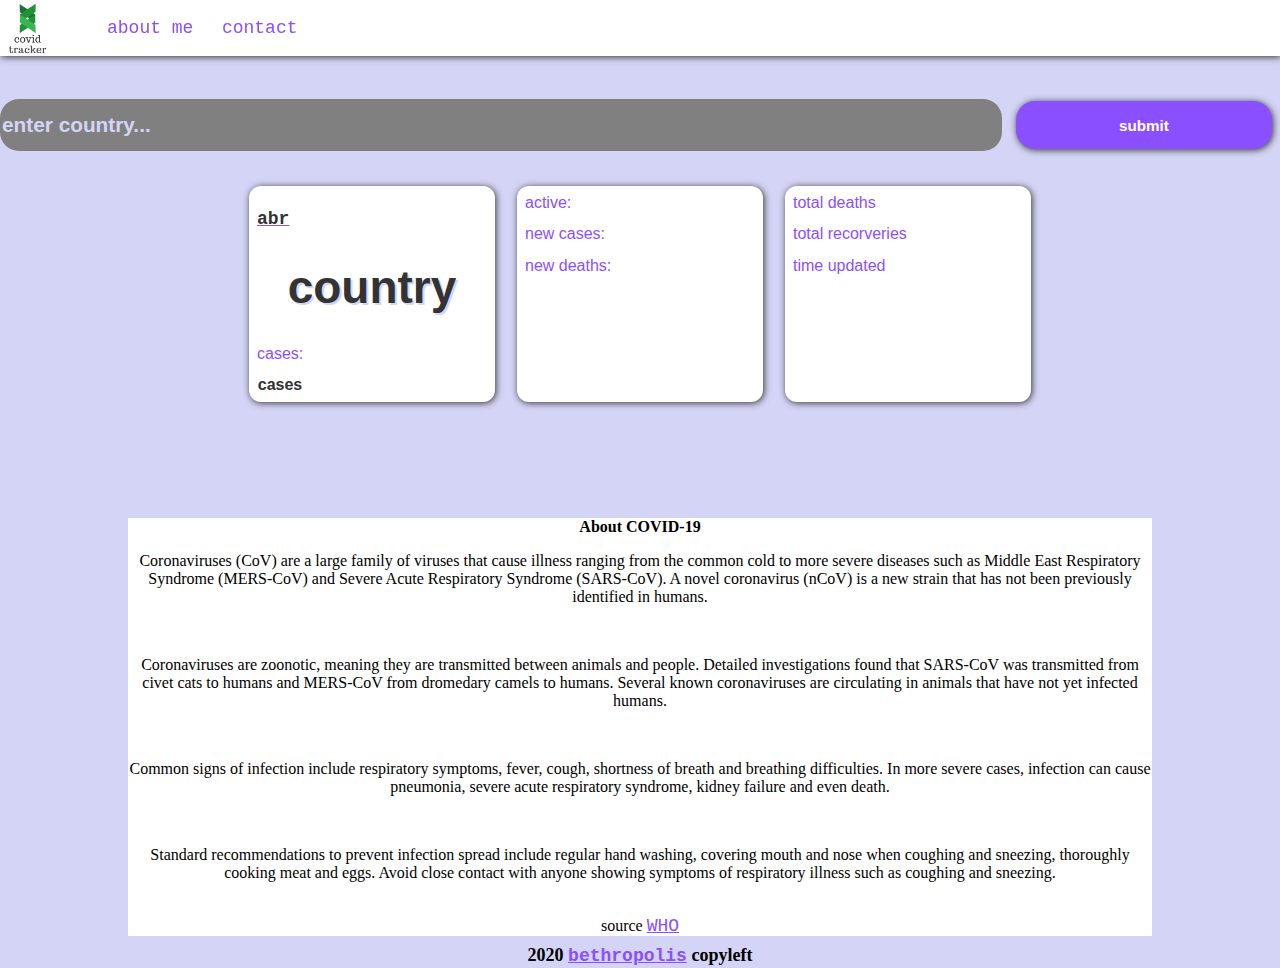
==== index.html @ bc332708 "commit files" ====
<!DOCTYPE html>
<html lang="en">
<head>
	<meta charset="UTF-8">
	<meta name="viewport" content="width=device-width, initial-scale=1.0">
	<title>covid tracker</title> 
	<link rel="stylesheet" href="style.css">
</head>
<body>
<nav class="nav-bar">
	<img src="logo.png" alt="covid tracker">
	<ul>
		<a href="about.bethlton.ga/me">about me</a>  
		<a href="bethropolis@gmail.com">contact</a> 
	</ul> 
</nav> 
<div class="wrapper">
<div class="search-box">
   <input type="text" id="search" placeholder="enter country..." autocomplete="off" autofocus> 
   <button id="search-btn">submit</button> 
</div>
<div class="container">

<div class="card">
	<a href=""><h2 id="abbr">abr </h2></a>  
    <h1 id="country">country</h1>
    cases:<h2 class="total-cases">cases</h2> 
</div>
<div class="card">
	active:<h2 class="active-case"></h2>
	new cases:<h2 class="new-case"></h2>
	new deaths:<h2 class="new-deaths"></h2>  	
</div>
<div class="card">
	total deaths<h2 class="total-death"></h2>
	total recorveries<h2 class="recovered"></h2>	
	time updated<h2 class="update"></h2>
  </div>	
 </div> 

 <div class="about-covid">
 	<p>
  <strong>About COVID-19</strong><br> 
  <p>Coronaviruses (CoV) are a large family of viruses that cause illness ranging from the common cold to more severe diseases such as Middle East Respiratory Syndrome (MERS-CoV) and Severe Acute Respiratory Syndrome (SARS-CoV). A novel coronavirus (nCoV) is a new strain that has not been previously identified in humans. <br> 
</p> <br>
  <p>Coronaviruses are zoonotic, meaning they are transmitted between animals and people. Detailed investigations found that SARS-CoV was transmitted from civet cats to humans and MERS-CoV from dromedary camels to humans. Several known coronaviruses are circulating in animals that have not yet infected humans.<br /> 
  </p> <br>

  <p>Common signs of infection include respiratory symptoms, fever, cough, shortness of breath and breathing difficulties. In more severe cases, infection can cause pneumonia, severe acute respiratory syndrome, kidney failure and even death.<br /> 
   </p> <br>
   <p>Standard recommendations to prevent infection spread include regular hand washing, covering mouth and nose when coughing and sneezing, thoroughly cooking meat and eggs. Avoid close contact with anyone showing symptoms of respiratory illness such as coughing and sneezing.<br /> 
</p>  <br>     source <a href="http://www.emro.who.int/health-topics/corona-virus/about-covid-19.html">WHO</a>
 	</p>
 </div>



<h3 class="footer" >2020 <a href="bethlton.ga">bethropolis</a> copyleft </h3>

</div> 


<script src="js/jquery.js"></script> 
<script src="index.js"></script>	
</body>
</html>
---- style.css ----
:root{
--co: #8a4fff;
--co-1:#925DFE;
--co-2:#996BFD;
--co-3: #A787FB;
--co-4: #C3BEF7;
--co-5: #D4D5F6;
--co-6: #EFFFFA;
--dark: #333333;
--white: #fff;
}


body{
	margin: 0;
	padding: 2; 
	background: #d4d5f6;
	font-family: arial;  
}

nav{
	position: fixed; 
	margin: 0 0 14px;   
    padding: 8px 0; 
    display: flex; 
    align-items: center;    
	width: 100%;
	height: 40px;   
	border: none;
	box-shadow: 1px 1px 7px var(--dark);
	background: var(--white) ; 
	display: flex;
	z-index: 4; 
}

ul a{
	margin: 0 12px; 
	text-decoration: none;
}


nav img{
	width: 55px;  
	height: 55px; 
}

.wrapper{
	position: relative;
	top: 100px; 
}

.search-box{
	width: 100%; 
	height: 50px;     
	display: flex;
	align-items: center;
	justify-content: space-between;  
	font-size: 100%; 
	font-weight: 700;   
}
#search{
	height: 100%;
	outline: none;
	border: none;  
	border-radius: 19px; 
	background: grey;  
	color: var(--white); 
	font-size: 130%;  
	font-weight: 700;    
}
#search::placeholder{

	color: var(--co-5);   
}

#search:hover{
	box-shadow: 0 2px 0 var(--co-1);   
}

#search-btn{
	margin: 0 8px; 
	height: 97%;
	background: var(--co); 
	color: var(--white); 
	font-size: 95%;  
	font-weight: 700;    
	border-radius: 19px; 
	border: none;
	outline: none; 
	box-shadow: 1px 1px 7px var(--dark); 
}


#search-btn:hover{
	background: var(--white); 
	color: var(--co);
	border: 2px solid var(--co);   
}

.container{ 
	margin-top: 36px;  
	display: grid;
	justify-content: center;
	grid-gap: 22px;   
	width: 100%; 
	color: var(--co);  
}

.card{ 
	width: 230px;  
	height: 200px;
	border: none;
	background: var(--white); 
	border-radius: 12px;
	user-select: none; 
	padding: 8px;
	box-shadow: 1px 1px 7px var(--dark); 
	transition: 1s; 
	white-space: nowrap;  
}

.card:hover{ 
	transform: translateY(-6%);   
	box-shadow: 1px 1px 7px 2px var(--co);    	
}

#country{
	text-align: center;
	font-size: 46px; 
	color: var(--dark);
	text-shadow: 2px 2px var(--co-5);      
}

.total-cases{
	text-align: center;  
}

h2{
	font-size: 100%;
	width: 20%;   
	color: var(--dark);      
} 

a{
	font-family: monospace;
	font-size: 18px;  
	color: var(--co);  
}
a:hover{
	color: var(--co-4);     
}

.about-covid{
	margin: 0 auto; 
	position: relative;
	width: 80%;
	height: auto;
	top: 100px; 
	font-family: arial black;  
	text-align: center;
	background: var(--white);

}

.footer{
	position: relative;
	margin: 1.7em;
	font-size: 18px;    
	font-family: verdana; 
	text-align: center;
	top: 78px; 
}

@media only screen and (max-width: 1304px){ 
   #search{
    width: 78%;
   }

   #search-btn{
    width: 20%;
   }

 .container{
	 grid-template-columns: auto auto auto;  
	}
}


@media only screen and (max-width: 794px){

   #search{
    width: 68%;
   }

   #search-btn{
    width: 36%;
   } 

 .container{
	 grid-template-columns: auto auto;  
	}
}


@media only screen and (max-width: 605px){
   #search{
    width: 58%;
   }

   #search-btn{
    width: 44%; 
   }
 .container{
	 grid-template-columns: auto;   
	}
}
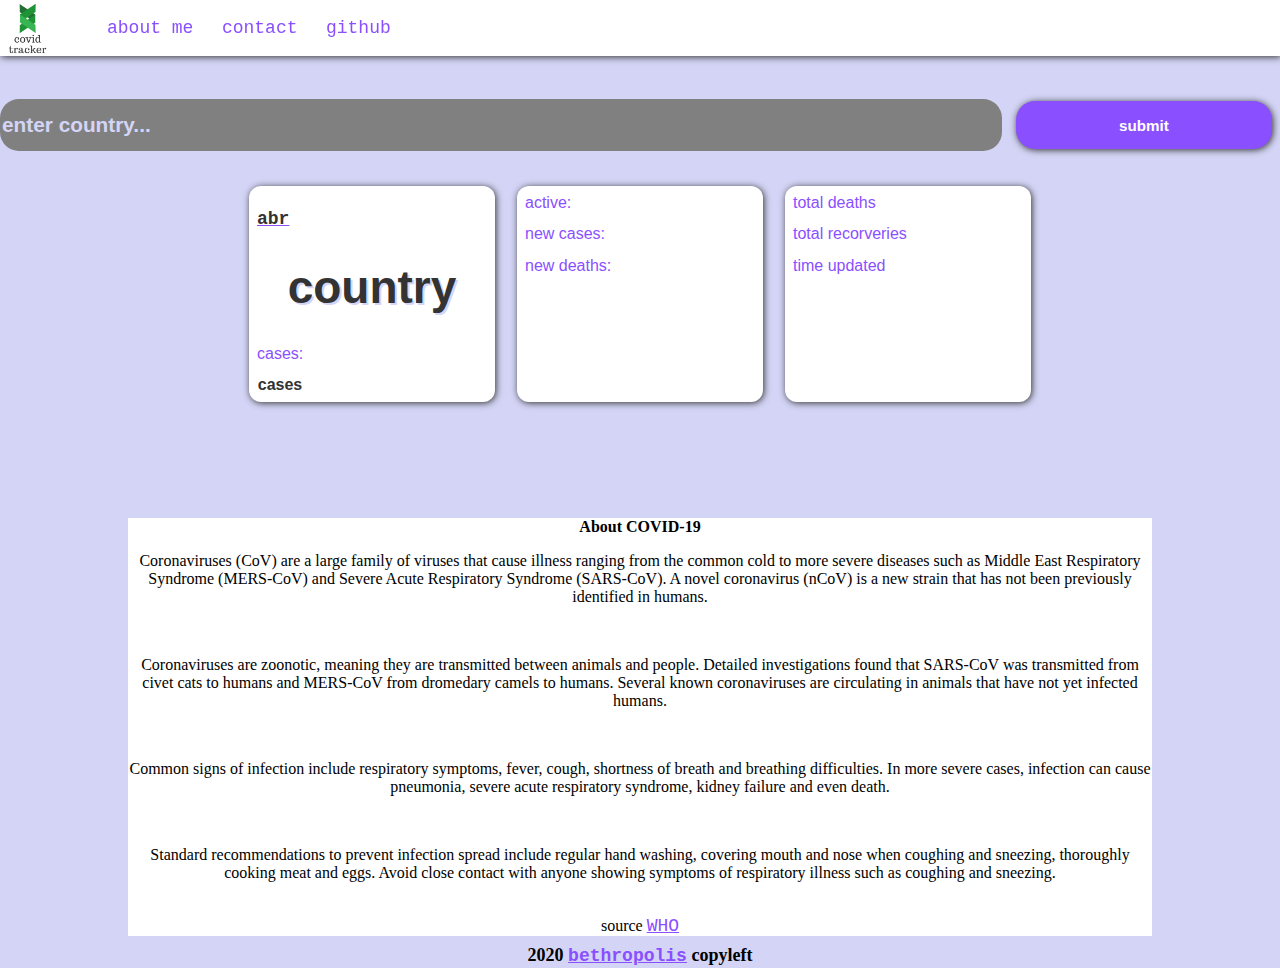
==== commit 0a46ac0d: "Update index.html" ====
--- a/index.html
+++ b/index.html
@@ -5,13 +5,17 @@
 	<meta name="viewport" content="width=device-width, initial-scale=1.0">
 	<title>covid tracker</title> 
 	<link rel="stylesheet" href="style.css">
+	<script>
+		const RAPID_API_KEY = "e24573e323msh73e6ea15972becep1b9f20jsn7cf73d0fb5b2";
+	</script> 
 </head>
 <body>
 <nav class="nav-bar">
 	<img src="logo.png" alt="covid tracker">
 	<ul>
-		<a href="about.bethlton.ga/me">about me</a>  
-		<a href="bethropolis@gmail.com">contact</a> 
+		<a href="bethropolis@gmail.com">about me</a>   
+		<a href="mailto:bethropolis@gmail.com">contact</a> 
+		<a href="https://github.com/bethropolis/covid-tracker">github</a> 
 	</ul> 
 </nav> 
 <div class="wrapper">
@@ -63,4 +67,4 @@
 <script src="js/jquery.js"></script> 
 <script src="index.js"></script>	
 </body>
-</html>+</html>
